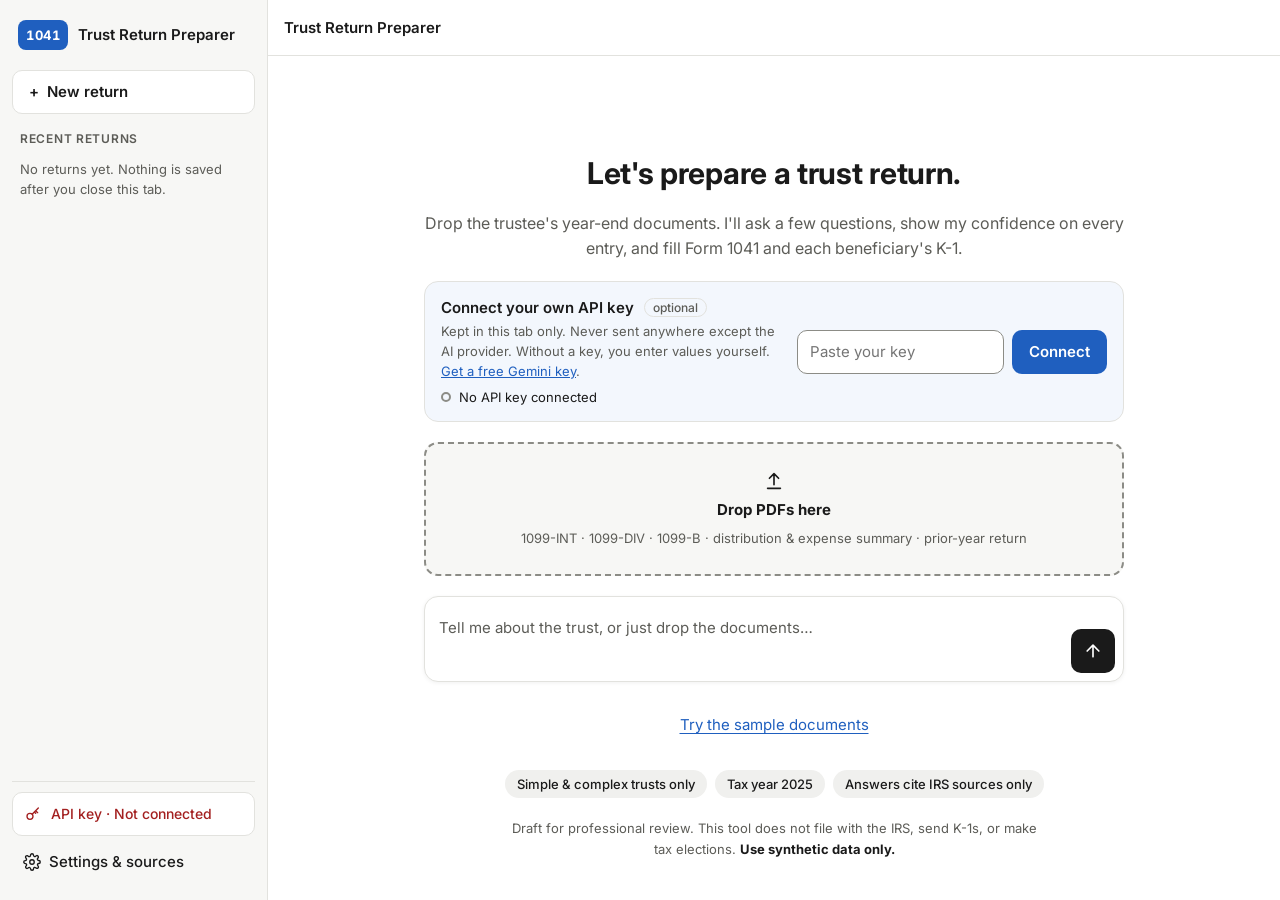
==== index.html @ 12587354 "Milestone 3: trust profile questions, classification and prior-year check - profile.js: question lis" ====
<!doctype html>
<html lang="en" data-theme="light">
<head>
<meta charset="utf-8">
<meta name="viewport" content="width=device-width, initial-scale=1">
<title>Trust Return Preparer – Form 1041 draft (2025)</title>
<meta name="description" content="A bounded, AI-assisted prototype that prepares a draft Form 1041 for simple and complex trusts. Synthetic data only.">
<script>
  // Apply the saved theme before first paint. Theme is the only thing kept in localStorage.
  try {
    var t = localStorage.getItem('trp-theme');
    if (t === 'dark' || t === 'light') document.documentElement.setAttribute('data-theme', t);
  } catch (e) {}
</script>
<link rel="preconnect" href="https://fonts.googleapis.com">
<link rel="preconnect" href="https://fonts.gstatic.com" crossorigin>
<link href="https://fonts.googleapis.com/css2?family=Inter:wght@400;500;600;700&display=swap" rel="stylesheet">
<link rel="stylesheet" href="styles.css?v=20261111e">
</head>
<body>
<a class="skip-link" href="#main">Skip to main content</a>

<div class="app" id="app">

  <!-- ============ Sidebar ============ -->
  <aside class="sidebar" id="sidebar" aria-label="Returns and settings">
    <div class="brand">
      <span class="brand-mark" aria-hidden="true">1041</span>
      <span class="brand-name">Trust Return Preparer</span>
    </div>

    <button type="button" class="btn btn-outline btn-block" id="new-return-btn">
      <span aria-hidden="true">+</span> New return
    </button>

    <nav class="return-nav" aria-label="This session's returns">
      <h2 class="side-heading">Recent returns</h2>
      <ul class="return-list" id="return-list"></ul>
      <p class="side-empty" id="return-empty">No returns yet. Nothing is saved after you close this tab.</p>
    </nav>

    <div class="side-foot">
      <button type="button" class="key-status" id="key-status-btn" data-state="disconnected">
        <svg aria-hidden="true" width="16" height="16" viewBox="0 0 24 24" fill="none" stroke="currentColor" stroke-width="2" stroke-linecap="round" stroke-linejoin="round"><circle cx="7.5" cy="15.5" r="4.5"/><path d="m10.7 12.3 9.3-9.3M16 7l3 3M14 9l2 2"/></svg>
        <span id="key-status-text">API key · Not connected</span>
      </button>
      <button type="button" class="btn btn-ghost btn-block side-link" id="settings-btn">
        <svg aria-hidden="true" width="18" height="18" viewBox="0 0 24 24" fill="none" stroke="currentColor" stroke-width="1.8" stroke-linecap="round" stroke-linejoin="round"><circle cx="12" cy="12" r="3"/><path d="M19.4 15a1.7 1.7 0 0 0 .3 1.8l.1.1a2 2 0 1 1-2.8 2.8l-.1-.1a1.7 1.7 0 0 0-1.8-.3 1.7 1.7 0 0 0-1 1.5V21a2 2 0 1 1-4 0v-.1a1.7 1.7 0 0 0-1.1-1.5 1.7 1.7 0 0 0-1.8.3l-.1.1a2 2 0 1 1-2.8-2.8l.1-.1a1.7 1.7 0 0 0 .3-1.8 1.7 1.7 0 0 0-1.5-1H3a2 2 0 1 1 0-4h.1a1.7 1.7 0 0 0 1.5-1.1 1.7 1.7 0 0 0-.3-1.8l-.1-.1a2 2 0 1 1 2.8-2.8l.1.1a1.7 1.7 0 0 0 1.8.3h.1a1.7 1.7 0 0 0 1-1.5V3a2 2 0 1 1 4 0v.1a1.7 1.7 0 0 0 1 1.5 1.7 1.7 0 0 0 1.8-.3l.1-.1a2 2 0 1 1 2.8 2.8l-.1.1a1.7 1.7 0 0 0-.3 1.8v.1a1.7 1.7 0 0 0 1.5 1H21a2 2 0 1 1 0 4h-.1a1.7 1.7 0 0 0-1.5 1z"/></svg>
        Settings &amp; sources
      </button>
    </div>
  </aside>

  <!-- ============ Main column ============ -->
  <main class="main" id="main" tabindex="-1">
    <header class="topbar">
      <button type="button" class="icon-btn only-narrow-sidebar" id="open-sidebar-btn" aria-label="Open menu" aria-controls="sidebar" aria-expanded="false">
        <svg aria-hidden="true" width="20" height="20" viewBox="0 0 24 24" fill="none" stroke="currentColor" stroke-width="2" stroke-linecap="round"><path d="M4 6h16M4 12h16M4 18h16"/></svg>
      </button>
      <h1 class="topbar-title" id="topbar-title">Trust Return Preparer</h1>
      <button type="button" class="icon-btn rename-btn" id="rename-btn" aria-label="Rename this return" title="Rename" hidden>
        <svg aria-hidden="true" width="16" height="16" viewBox="0 0 24 24" fill="none" stroke="currentColor" stroke-width="2" stroke-linecap="round" stroke-linejoin="round"><path d="M12 20h9"/><path d="M16.5 3.5a2.1 2.1 0 0 1 3 3L7 19l-4 1 1-4Z"/></svg>
      </button>
      <span class="topbar-status" id="topbar-status" hidden></span>
      <button type="button" class="btn btn-ghost only-narrow-progress" id="open-progress-btn" aria-controls="progress" aria-expanded="false" hidden>Progress</button>
    </header>

    <!-- ---- Screen 1: first run ---- -->
    <section class="view view-first-run" id="view-first-run" aria-labelledby="first-run-title">
      <div class="first-run">
        <h2 id="first-run-title">Let's prepare a trust return.</h2>
        <p class="lede">Drop the trustee's year-end documents. I'll ask a few questions, show my confidence on every entry, and fill Form 1041 and each beneficiary's K-1.</p>

        <form class="key-card key-form" data-key-form novalidate>
          <div class="key-card-text">
            <label class="key-card-title" for="first-key-input">Connect your own API key <span class="optional">optional</span></label>
            <p class="fine">Kept in this tab only. Never sent anywhere except the AI provider. Without a key, you enter values yourself.
              <a href="https://aistudio.google.com/app/apikey" target="_blank" rel="noopener noreferrer">Get a free Gemini key</a>.</p>
            <p class="key-line" data-key-line aria-live="polite">
              <span class="status-dot" data-key-dot data-state="disconnected" aria-hidden="true"></span>
              <span data-key-message>No API key connected</span>
            </p>
          </div>
          <div class="key-row">
            <input class="input" id="first-key-input" data-key-input type="password" autocomplete="off" spellcheck="false" placeholder="Paste API key">
            <button type="submit" class="btn btn-primary" data-key-submit>Connect</button>
          </div>
        </form>

        <button type="button" class="dropzone" id="first-dropzone">
          <svg aria-hidden="true" width="22" height="22" viewBox="0 0 24 24" fill="none" stroke="currentColor" stroke-width="1.8" stroke-linecap="round" stroke-linejoin="round"><path d="M12 16V4M7 9l5-5 5 5M5 20h14"/></svg>
          <strong>Drop PDFs here</strong>
          <span class="fine">1099-INT · 1099-DIV · 1099-B · distribution &amp; expense summary · prior-year return</span>
        </button>

        <form class="composer first-composer" id="first-composer" novalidate>
          <div class="composer-row">
            <label class="sr-only" for="first-input">Message</label>
            <textarea class="composer-input" id="first-input" rows="2" placeholder="Tell me about the trust, or just drop the documents…"></textarea>
            <button type="submit" class="icon-btn send-btn" id="start-btn" aria-label="Start a return">
              <svg aria-hidden="true" width="20" height="20" viewBox="0 0 24 24" fill="none" stroke="currentColor" stroke-width="2" stroke-linecap="round" stroke-linejoin="round"><path d="M12 19V5M5 12l7-7 7 7"/></svg>
            </button>
          </div>
        </form>

        <p class="sample-line">
          <button type="button" class="link-btn" id="sample-btn">Try the sample documents</button>
          <span class="fine" id="sample-msg" aria-live="polite"></span>
        </p>

        <ul class="tags" aria-label="Scope">
          <li class="tag">Simple &amp; complex trusts only</li>
          <li class="tag">Tax year 2025</li>
          <li class="tag">Answers cite IRS sources only</li>
        </ul>

        <p class="disclaimer" role="note">Draft for professional review. This tool does not file with the IRS, send K-1s, or make tax elections. <strong>Use synthetic data only.</strong></p>
      </div>
    </section>

    <!-- ---- Screen 2: chat ---- -->
    <section class="view view-chat" id="view-chat" aria-label="Return conversation" hidden>
      <div class="chat-scroll" id="chat-scroll">
        <div class="chat-col" id="messages" role="log" aria-live="polite" aria-label="Conversation"></div>
      </div>

      <div class="composer-wrap">
        <form class="composer chat-col" id="composer" novalidate>
          <ul class="chips" id="pending-files" aria-label="Files to attach"></ul>
          <div class="composer-row">
            <label class="icon-btn attach-btn" for="file-input" title="Attach documents">
              <svg aria-hidden="true" width="20" height="20" viewBox="0 0 24 24" fill="none" stroke="currentColor" stroke-width="1.8" stroke-linecap="round" stroke-linejoin="round"><path d="M21.4 11.1 12.2 20.3a6 6 0 0 1-8.5-8.5l9.2-9.2a4 4 0 0 1 5.7 5.7l-9.2 9.2a2 2 0 0 1-2.8-2.8l8.5-8.5"/></svg>
              <span class="sr-only">Attach documents (PDF, PNG or JPG)</span>
            </label>
            <input class="sr-only" type="file" id="file-input" multiple accept=".pdf,.png,.jpg,.jpeg,application/pdf,image/png,image/jpeg">
            <label class="sr-only" for="composer-input">Message</label>
            <textarea class="composer-input" id="composer-input" rows="1" placeholder="Type an answer or drop documents here"></textarea>
            <button type="submit" class="icon-btn send-btn" id="send-btn" aria-label="Send" disabled>
              <svg aria-hidden="true" width="20" height="20" viewBox="0 0 24 24" fill="none" stroke="currentColor" stroke-width="2" stroke-linecap="round" stroke-linejoin="round"><path d="M12 19V5M5 12l7-7 7 7"/></svg>
            </button>
          </div>
        </form>
        <p class="footer-note">Synthetic data only · DRAFT – for professional review · Nothing is filed with the IRS · Nothing is saved after this tab closes</p>
      </div>

      <div class="drop-overlay" id="drop-overlay" hidden aria-hidden="true">
        <div class="drop-box">Drop documents to attach them</div>
      </div>
    </section>

    <!-- ---- Screen 3: review gate ---- -->
    <section class="view view-page" id="view-review" aria-labelledby="review-title" hidden>
      <div class="page-scroll"><div class="page-col">
        <button type="button" class="btn btn-ghost back-btn" data-goto="chat">← Back to conversation</button>
        <h2 id="review-title">Before I generate your return</h2>
        <p class="muted">Confirm, correct or escalate every low-confidence item below. Medium items are worth a look but won't block the return.</p>

        <h3>Low confidence</h3>
        <div class="empty-state" id="low-list">No items yet. Low-confidence items appear here once documents are read.</div>

        <h3>Medium confidence <span class="optional">optional</span></h3>
        <div class="empty-state" id="medium-list">No items yet.</div>

        <h3>How confidence is assigned</h3>
        <ul class="legend">
          <li><span class="badge badge-high"><span aria-hidden="true">●</span> High</span> <span class="reason">Two reads agree, the quote is verified and all checks pass, or you confirmed it.</span></li>
          <li><span class="badge badge-medium"><span aria-hidden="true">◐</span> Medium</span> <span class="reason">Only one read method, or a minor issue.</span></li>
          <li><span class="badge badge-low"><span aria-hidden="true">○</span> Low</span> <span class="reason">Reads disagree, a check failed, or the value rests on an assumption.</span></li>
        </ul>
        <p class="fine">Confidence comes from code checks. The AI never rates itself.</p>
      </div></div>
      <div class="gate-bar">
        <div class="gate">
          <span id="gate-label">0 of 0 low-confidence items resolved</span>
          <div class="progress-bar" role="progressbar" aria-labelledby="gate-label" aria-valuemin="0" aria-valuemax="0" aria-valuenow="0">
            <span class="progress-fill" id="gate-fill" style="width:0%"></span>
          </div>
        </div>
        <button type="button" class="btn btn-primary" id="generate-btn" disabled>Generate Form 1041 · finish documents and trust profile first</button>
      </div>
    </section>

    <!-- ---- Screen 4: completed return ---- -->
    <section class="view view-page" id="view-complete" aria-labelledby="complete-title" hidden>
      <div class="page-scroll"><div class="page-col">
        <button type="button" class="btn btn-ghost back-btn" data-goto="chat">← Back to conversation</button>
        <h2 id="complete-title">Generate &amp; sign off</h2>
        <p class="draft-banner">DRAFT – for professional review</p>
        <p class="muted">The completed forms, key lines and reviewer sign-off appear here once the return is generated.</p>

        <div class="download-grid">
          <div class="card download-card is-locked"><h3>Form 1041</h3><p class="muted">Includes Schedules B and G</p><button type="button" class="btn btn-outline" disabled>Download</button></div>
          <div class="card download-card is-locked"><h3>Schedule K-1s</h3><p class="muted">One per beneficiary</p><button type="button" class="btn btn-outline" disabled>Download</button></div>
          <div class="card download-card is-locked"><h3>Schedule D</h3><p class="muted">Capital gains and losses</p><button type="button" class="btn btn-outline" disabled>Download</button></div>
          <div class="card download-card is-locked"><h3>Review log</h3><p class="muted">PDF and JSON</p><button type="button" class="btn btn-outline" disabled>Download</button></div>
        </div>

        <form class="card signoff" novalidate>
          <h3>Reviewer sign-off</h3>
          <label class="field-label" for="reviewer-name">Reviewer name</label>
          <input class="input" id="reviewer-name" type="text" autocomplete="off" disabled>
          <div class="btn-row">
            <button type="button" class="btn btn-primary" disabled>Approve</button>
            <button type="button" class="btn btn-outline" disabled>Return with comments</button>
          </div>
          <p class="fine">Available after the return is generated. The sign-off is recorded in the review log.</p>
        </form>
      </div></div>
    </section>
  </main>

  <!-- ============ Return progress panel ============ -->
  <aside class="progress-panel" id="progress" aria-labelledby="progress-title" hidden>
    <div class="panel-head">
      <h2 id="progress-title">Return progress</h2>
      <button type="button" class="icon-btn only-narrow-progress" id="close-progress-btn" aria-label="Close progress panel">✕</button>
    </div>
    <ol class="steps" id="steps"></ol>

    <h3 class="panel-sub">Confidence so far</h3>
    <ul class="counts" id="counts"></ul>
    <p class="fine">Low-confidence items must be confirmed or corrected before the return can be generated.</p>
    <button type="button" class="btn btn-ghost btn-block" id="manual-btn">Add a document by hand</button>
    <button type="button" class="btn btn-ghost btn-block" id="open-log-btn">Session log (<span id="log-count">0</span>)</button>
    <button type="button" class="btn btn-primary btn-block panel-cta" id="review-btn">Review &amp; generate</button>
  </aside>

  <!-- ============ Source side panel ============ -->
  <aside class="source-panel" id="source-panel" aria-labelledby="source-title" hidden>
    <div class="panel-head">
      <h2 id="source-title">Source</h2>
      <button type="button" class="icon-btn" id="source-close" aria-label="Close source panel">✕</button>
    </div>
    <div class="source-body" id="source-body"></div>
  </aside>
</div>

<div class="backdrop" id="backdrop" hidden></div>

<!-- ============ Settings & sources ============ -->
<dialog class="dialog" id="settings-dialog" aria-labelledby="settings-title">
  <div class="dialog-head">
    <h2 id="settings-title">Settings &amp; sources</h2>
    <button type="button" class="icon-btn" data-close-dialog aria-label="Close settings">✕</button>
  </div>
  <div class="dialog-body">
    <fieldset class="setting">
      <legend>Theme</legend>
      <div class="segmented" role="radiogroup" aria-label="Theme">
        <label><input type="radio" name="theme" value="light"> <span>Light</span></label>
        <label><input type="radio" name="theme" value="dark"> <span>Dark</span></label>
      </div>
      <p class="fine">Your theme choice is the only thing this app saves on your device.</p>
    </fieldset>

    <form class="setting key-form" data-key-form novalidate>
      <h3>AI provider</h3>
      <label class="field-label" for="settings-key-input">Google Gemini API key</label>
      <div class="key-row">
        <input class="input" id="settings-key-input" data-key-input type="password" autocomplete="off" spellcheck="false" placeholder="Paste your key">
        <button type="submit" class="btn btn-primary" data-key-submit>Connect</button>
      </div>
      <p class="key-line" data-key-line aria-live="polite">
        <span class="status-dot" data-key-dot data-state="disconnected" aria-hidden="true"></span>
        <span data-key-message>No API key connected</span>
      </p>
      <div class="model-row" id="model-row" hidden>
        <label class="field-label" for="model-select">Model</label>
        <select class="input" id="model-select"></select>
      </div>
      <button type="button" class="btn btn-outline" id="disconnect-btn" hidden>Disconnect and clear key</button>
      <p class="fine">Session storage only. Sent only to the provider. SSNs and EINs are redacted from anything sent to the model.</p>
    </form>

    <div class="setting">
      <h3>Sources</h3>
      <p class="muted">The only authority this app uses. Explanations may cite only excerpts from these documents.</p>
      <ul class="source-list" id="source-list"></ul>
    </div>

    <div class="setting">
      <h3>What this app will not do</h3>
      <ul class="boundary-list" id="boundary-list"></ul>
    </div>
  </div>
</dialog>

<!-- ============ Session log ============ -->
<dialog class="dialog" id="log-dialog" aria-labelledby="log-title">
  <div class="dialog-head">
    <h2 id="log-title">Session log</h2>
    <button type="button" class="icon-btn" data-close-dialog aria-label="Close session log">✕</button>
  </div>
  <div class="dialog-body">
    <p class="muted">Every event in this return. SSNs and EINs are masked. Export arrives with the review log in a later milestone.</p>
    <ol class="log-list" id="log-list"></ol>
  </div>
</dialog>

<!-- Classic scripts (no modules) so the app also runs when index.html is opened from disk. -->
<script src="rules/constants_2025.js?v=20261111e"></script>
<script src="rules/engine.js?v=20261111e"></script>
<script src="ai.js?v=20261111e"></script>
<script src="extract.js?v=20261111e"></script>
<script src="profile.js?v=20261111e"></script>
<script src="pdf/fill.js?v=20261111e"></script>
<script src="app.js?v=20261111e"></script>
</body>
</html>
---- styles.css ----
/* Trust Return Preparer – styles
   Every colour is a CSS variable so light and dark themes stay in step.
   Text/background pairs are chosen to meet WCAG AA (4.5:1) in both themes. */

:root,
[data-theme="light"] {
  color-scheme: light;
  --bg: #FFFFFF;
  --bg-side: #F7F7F5;
  --bg-raised: #FFFFFF;
  --bg-bubble: #F0F0EE;
  --bg-hover: #EDEDEA;
  --bg-question: #F3F7FD;
  --text: #1A1A1A;
  --text-muted: #5C5C57;
  --border: #E2E2DE;
  --border-strong: #8C8C86;
  --accent: #1F5FBF;
  --accent-hover: #184C99;
  --on-accent: #FFFFFF;
  --focus: #1F5FBF;
  --high-fg: #1B6B35;  --high-bg: #E6F4EA;
  --med-fg: #8A5300;   --med-bg: #FFF3D6;
  --low-fg: #A32020;   --low-bg: #FDE8E8;
  --notice-bg: #FFF8E1; --notice-fg: #5C4300; --notice-border: #E8D08A;
  --shadow: 0 8px 30px rgba(0, 0, 0, .12);
  --backdrop: rgba(0, 0, 0, .35);
}

[data-theme="dark"] {
  color-scheme: dark;
  --bg: #1B1B1A;
  --bg-side: #141413;
  --bg-raised: #232322;
  --bg-bubble: #2C2C2A;
  --bg-hover: #2F2F2D;
  --bg-question: #1D2736;
  --text: #ECECEA;
  --text-muted: #ABABA5;
  --border: #363633;
  --border-strong: #85857F;
  --accent: #8AB6FF;
  --accent-hover: #A9C9FF;
  --on-accent: #0B1B33;
  --focus: #8AB6FF;
  --high-fg: #86E0A2;  --high-bg: #143321;
  --med-fg: #F4C76F;   --med-bg: #3A2A08;
  --low-fg: #FFA3A3;   --low-bg: #421A1A;
  --notice-bg: #33290C; --notice-fg: #F3DC9A; --notice-border: #6B5618;
  --shadow: 0 8px 30px rgba(0, 0, 0, .5);
  --backdrop: rgba(0, 0, 0, .6);
}

* { box-sizing: border-box; }
html, body { height: 100%; }
body {
  margin: 0;
  font-family: Inter, system-ui, -apple-system, "Segoe UI", Roboto, Arial, sans-serif;
  font-size: 15px;
  line-height: 1.55;
  color: var(--text);
  background: var(--bg);
  -webkit-font-smoothing: antialiased;
}
h1, h2, h3, p, ul, ol { margin: 0; }
ul, ol { padding: 0; list-style: none; }
a { color: var(--accent); }
[hidden] { display: none !important; }

:focus-visible { outline: 3px solid var(--focus); outline-offset: 2px; border-radius: 6px; }
#main:focus { outline: none; }

.sr-only {
  position: absolute; width: 1px; height: 1px; padding: 0; margin: -1px;
  overflow: hidden; clip: rect(0 0 0 0); white-space: nowrap; border: 0;
}
.skip-link {
  position: absolute; left: 8px; top: -60px; z-index: 100;
  background: var(--accent); color: var(--on-accent); padding: 10px 14px; border-radius: 8px;
}
.skip-link:focus { top: 8px; }
.muted { color: var(--text-muted); }
.fine { color: var(--text-muted); font-size: 13px; }
.optional {
  font-size: 12px; font-weight: 500; color: var(--text-muted);
  border: 1px solid var(--border); border-radius: 999px; padding: 1px 8px; margin-left: 6px; vertical-align: middle;
}

/* ---------- Layout ---------- */
.app {
  display: grid;
  grid-template-columns: 268px minmax(0, 1fr) auto;
  height: 100vh;
  height: 100dvh;
}
.sidebar {
  background: var(--bg-side);
  border-right: 1px solid var(--border);
  display: flex; flex-direction: column; gap: 16px;
  padding: 16px 12px;
  min-height: 0;
}
.main { display: flex; flex-direction: column; min-width: 0; min-height: 0; position: relative; }
.progress-panel {
  width: 300px;
  border-left: 1px solid var(--border);
  background: var(--bg);
  padding: 16px;
  overflow-y: auto;
  display: flex; flex-direction: column; gap: 14px;
}

/* ---------- Buttons and inputs ---------- */
.btn {
  display: inline-flex; align-items: center; justify-content: center; gap: 8px;
  min-height: 44px; padding: 0 16px;
  font: inherit; font-weight: 600;
  border-radius: 10px; border: 1px solid transparent;
  background: none; color: var(--text); cursor: pointer;
  text-decoration: none;
}
.btn-primary { background: var(--accent); color: var(--on-accent); }
.btn-primary:hover:not(:disabled) { background: var(--accent-hover); }
.btn-outline { border-color: var(--border-strong); background: var(--bg-raised); }
.btn-outline:hover:not(:disabled), .btn-ghost:hover:not(:disabled) { background: var(--bg-hover); }
.btn-ghost { font-weight: 500; }
.btn-block { width: 100%; }
.btn-lg { min-height: 48px; padding: 0 22px; font-size: 16px; }
.btn:disabled { opacity: .55; cursor: not-allowed; }
.btn-row { display: flex; flex-wrap: wrap; gap: 10px; }

.icon-btn {
  display: inline-flex; align-items: center; justify-content: center;
  width: 44px; height: 44px; flex: none;
  border: 0; border-radius: 10px; background: none; color: var(--text); cursor: pointer; font-size: 16px;
}
.icon-btn:hover:not(:disabled) { background: var(--bg-hover); }
.icon-btn:disabled { opacity: .45; cursor: not-allowed; }

.input {
  width: 100%; min-height: 44px; padding: 8px 12px;
  font: inherit; color: var(--text);
  background: var(--bg-raised);
  border: 1px solid var(--border-strong); border-radius: 10px;
}
.input:disabled { opacity: .6; }
.field-label { display: block; font-weight: 600; font-size: 14px; margin: 12px 0 6px; }

.card {
  background: var(--bg-raised);
  border: 1px solid var(--border);
  border-radius: 14px;
  padding: 18px;
}

/* ---------- Sidebar ---------- */
.brand { display: flex; align-items: center; gap: 10px; padding: 4px 6px; }
.brand-mark {
  display: inline-flex; align-items: center; justify-content: center;
  min-width: 44px; height: 30px; padding: 0 8px;
  background: var(--accent); color: var(--on-accent);
  border-radius: 8px; font-weight: 700; font-size: 13px; letter-spacing: .04em;
  font-variant-numeric: tabular-nums;
}
.brand-mark-lg { min-width: 72px; height: 48px; font-size: 20px; border-radius: 12px; }
.brand-name { font-weight: 600; }
.side-heading {
  font-size: 12px; font-weight: 600; text-transform: uppercase; letter-spacing: .06em;
  color: var(--text-muted); padding: 0 8px 6px;
}
.return-nav { flex: 1; min-height: 0; overflow-y: auto; }
.side-empty { color: var(--text-muted); font-size: 13px; padding: 4px 8px; }
.return-item {
  display: block; width: 100%; min-height: 44px; padding: 8px 10px;
  text-align: left; font: inherit; color: var(--text);
  background: none; border: 0; border-radius: 8px; cursor: pointer;
}
.return-item:hover { background: var(--bg-hover); }
.return-item[aria-current="true"] { background: var(--bg-hover); font-weight: 600; }
.return-item small { display: block; color: var(--text-muted); font-weight: 400; font-size: 12px; }
.side-foot { display: flex; flex-direction: column; gap: 4px; border-top: 1px solid var(--border); padding-top: 10px; }
.side-link { justify-content: flex-start; padding: 0 10px; }
.key-status {
  display: flex; align-items: center; gap: 10px; width: 100%; min-height: 44px; padding: 6px 10px;
  font: inherit; color: var(--text); text-align: left;
  background: none; border: 0; border-radius: 8px; cursor: pointer;
}
.key-status:hover { background: var(--bg-hover); }
.key-status-body { display: flex; flex-direction: column; line-height: 1.3; }
.key-status-label { font-weight: 500; }
.key-status-text { font-size: 12px; color: var(--text-muted); }

.status-dot {
  width: 10px; height: 10px; border-radius: 50%; flex: none; display: inline-block;
  border: 2px solid var(--border-strong); background: transparent;
}
.status-dot[data-state="connected"] { background: var(--high-fg); border-color: var(--high-fg); }
.status-dot[data-state="connecting"] { border-color: var(--med-fg); border-style: dashed; }
.status-dot[data-state="error"] { background: var(--low-fg); border-color: var(--low-fg); }

/* ---------- Top bar ---------- */
.topbar {
  display: flex; align-items: center; gap: 8px;
  min-height: 56px; padding: 6px 16px;
  border-bottom: 1px solid var(--border);
}
.topbar-title { font-size: 15px; font-weight: 600; flex: 1; min-width: 0; overflow: hidden; text-overflow: ellipsis; white-space: nowrap; }
.draft-tag, .draft-banner {
  font-size: 12px; font-weight: 600; letter-spacing: .03em;
  color: var(--med-fg); background: var(--med-bg);
  border-radius: 999px; padding: 4px 10px; white-space: nowrap;
}
.draft-banner { display: inline-block; margin: 8px 0; }
.only-narrow-sidebar, .only-narrow-progress { display: none; }

/* ---------- Views ---------- */
.view { flex: 1; min-height: 0; overflow-y: auto; }
.view-chat { display: flex; flex-direction: column; overflow: hidden; position: relative; }
.chat-col, .page-col { width: 100%; max-width: 820px; margin: 0 auto; padding: 0 20px; }
.page-col { padding-top: 16px; padding-bottom: 48px; display: flex; flex-direction: column; gap: 14px; align-items: flex-start; }
.page-col > * { max-width: 100%; }
.page-col h2 { font-size: 24px; }
.page-col h3 { font-size: 16px; margin-top: 10px; }
.back-btn { margin-left: -12px; }

/* First run */
.first-run {
  max-width: 600px; margin: 0 auto; padding: 48px 20px 64px;
  display: flex; flex-direction: column; align-items: center; gap: 18px; text-align: center;
}
.first-run h2 { font-size: 30px; line-height: 1.2; letter-spacing: -.01em; }
.lede { color: var(--text-muted); font-size: 16px; }
.tags { display: flex; flex-wrap: wrap; justify-content: center; gap: 8px; }
.tag {
  border: 1px solid var(--border-strong); border-radius: 999px;
  padding: 4px 12px; font-size: 13px; font-weight: 500;
}
.notice {
  width: 100%; text-align: left;
  background: var(--notice-bg); color: var(--notice-fg);
  border: 1px solid var(--notice-border); border-radius: 12px; padding: 12px 14px; font-size: 14px;
}
.key-form.card { width: 100%; text-align: left; }
.key-form h3 { font-size: 16px; margin-bottom: 4px; }
.key-row { display: flex; gap: 8px; }
.key-row .input { flex: 1; min-width: 0; }
.key-line { display: flex; align-items: center; gap: 8px; margin: 10px 0 6px; font-size: 14px; }

/* ---------- Chat ---------- */
.chat-scroll { flex: 1; min-height: 0; overflow-y: auto; padding: 24px 0 12px; }
#messages { display: flex; flex-direction: column; gap: 20px; }
.msg { max-width: 100%; }
.msg-user {
  align-self: flex-end; max-width: 80%;
  background: var(--bg-bubble); border-radius: 18px; padding: 10px 16px;
  white-space: pre-wrap; overflow-wrap: anywhere;
}
.msg-assistant { align-self: stretch; display: flex; flex-direction: column; gap: 10px; }
.msg-assistant ul { list-style: disc; padding-left: 22px; display: flex; flex-direction: column; gap: 4px; }
.msg-assistant ol { list-style: decimal; padding-left: 22px; display: flex; flex-direction: column; gap: 4px; }

.chips { display: flex; flex-wrap: wrap; gap: 6px; }
.chips:empty { display: none; }
.chip {
  display: inline-flex; align-items: center; gap: 6px; max-width: 100%;
  background: var(--bg-raised); border: 1px solid var(--border-strong); border-radius: 8px;
  padding: 3px 4px 3px 10px; font-size: 13px; min-height: 30px;
}
.chip-name { overflow: hidden; text-overflow: ellipsis; white-space: nowrap; max-width: 220px; }
.msg-user .chips { margin-top: 8px; }
.msg-user .chip { padding-right: 10px; }
.chip-remove {
  width: 28px; height: 28px; border: 0; border-radius: 6px; background: none; color: var(--text); cursor: pointer;
  position: relative;
}
/* 44px hit area without growing the chip */
.chip-remove::after { content: ""; position: absolute; inset: -8px; }
.chip-remove:hover { background: var(--bg-hover); }

.question {
  background: var(--bg-question);
  border: 1px solid var(--border);
  border-left: 4px solid var(--accent);
  border-radius: 12px; padding: 16px 18px;
  display: flex; flex-direction: column; gap: 12px;
}
.question-count { font-size: 12px; font-weight: 600; letter-spacing: .05em; text-transform: uppercase; color: var(--accent); }
.question-text { font-size: 17px; font-weight: 600; }
.question-options { display: flex; flex-wrap: wrap; gap: 8px; }
.question-options .btn[aria-pressed="true"] { background: var(--accent); color: var(--on-accent); border-color: var(--accent); opacity: 1; }
.question-meta { font-size: 13px; color: var(--text-muted); display: flex; flex-direction: column; gap: 6px; }
.question-meta strong { color: var(--text); font-weight: 600; }
.source-tag {
  display: inline-flex; align-items: center; gap: 6px; align-self: flex-start;
  font-size: 12px; font-weight: 500; color: var(--text);
  border: 1px solid var(--border-strong); border-radius: 6px; padding: 2px 8px; background: var(--bg-raised);
}

.composer-wrap { padding: 8px 0 10px; }
.composer {
  display: flex; flex-direction: column; gap: 8px;
}
.composer-row {
  display: flex; align-items: flex-end; gap: 4px;
  background: var(--bg-raised);
  border: 1px solid var(--border-strong); border-radius: 22px; padding: 6px;
}
.composer-row:focus-within { border-color: var(--accent); box-shadow: 0 0 0 1px var(--accent); }
.composer-input {
  flex: 1; min-width: 0; resize: none; border: 0; background: none; color: var(--text);
  font: inherit; padding: 11px 6px; max-height: 180px; min-height: 44px;
}
.composer-input:focus { outline: none; }
.composer-input::placeholder { color: var(--text-muted); opacity: 1; }
.attach-btn { cursor: pointer; }
#file-input:focus-visible + label + .composer-input,
#file-input:focus-visible ~ .send-btn { outline: none; }
.composer-row:has(#file-input:focus-visible) .attach-btn { outline: 3px solid var(--focus); outline-offset: 2px; }
.send-btn { background: var(--accent); color: var(--on-accent); border-radius: 50%; }
.send-btn:hover:not(:disabled) { background: var(--accent-hover); }
.footer-note { text-align: center; color: var(--text-muted); font-size: 12px; padding: 8px 16px 0; }

.drop-overlay {
  position: absolute; inset: 0; z-index: 5; padding: 20px;
  background: color-mix(in srgb, var(--bg) 85%, transparent);
  display: flex;
}
.drop-box {
  flex: 1; display: flex; align-items: center; justify-content: center;
  border: 2px dashed var(--accent); border-radius: 16px; font-weight: 600; font-size: 18px; color: var(--accent);
}

/* ---------- Badges ---------- */
.badge {
  display: inline-flex; align-items: center; gap: 6px;
  border-radius: 999px; padding: 2px 10px; font-size: 13px; font-weight: 600; white-space: nowrap;
}
.badge-high { color: var(--high-fg); background: var(--high-bg); }
.badge-medium { color: var(--med-fg); background: var(--med-bg); }
.badge-low { color: var(--low-fg); background: var(--low-bg); }
.reason { color: var(--text-muted); font-size: 13px; }
.legend { display: flex; flex-direction: column; gap: 8px; }
.legend li { display: flex; flex-wrap: wrap; align-items: center; gap: 8px; }

/* ---------- Progress panel ---------- */
.panel-head { display: flex; align-items: center; justify-content: space-between; min-height: 44px; }
.panel-head h2 { font-size: 16px; }
.panel-sub { font-size: 12px; font-weight: 600; text-transform: uppercase; letter-spacing: .06em; color: var(--text-muted); margin-top: 4px; }
.steps { display: flex; flex-direction: column; }
.step-btn {
  display: flex; gap: 12px; width: 100%; min-height: 56px; padding: 8px 6px; text-align: left;
  font: inherit; color: var(--text); background: none; border: 0; border-radius: 8px; cursor: pointer;
}
.step-btn:hover { background: var(--bg-hover); }
.step-num {
  flex: none; width: 26px; height: 26px; border-radius: 50%;
  display: inline-flex; align-items: center; justify-content: center;
  font-size: 13px; font-weight: 600;
  border: 2px solid var(--border-strong); color: var(--text-muted);
}
.step[data-state="current"] .step-num { border-color: var(--accent); background: var(--accent); color: var(--on-accent); }
.step[data-state="done"] .step-num { border-color: var(--high-fg); color: var(--high-fg); }
.step-body { display: flex; flex-direction: column; line-height: 1.35; }
.step-label { font-weight: 600; }
.step[data-state="upcoming"] .step-label { font-weight: 500; }
.step-hint { font-size: 12px; color: var(--text-muted); }
.counts { display: flex; flex-direction: column; gap: 8px; }
.counts li { display: flex; align-items: center; justify-content: space-between; }
.count-num { font-weight: 600; font-variant-numeric: tabular-nums; }

/* ---------- Review / complete ---------- */
.gate { width: 100%; }
.gate-head { font-weight: 600; margin-bottom: 6px; }
.progress-bar { height: 10px; border-radius: 999px; background: var(--bg-bubble); border: 1px solid var(--border); overflow: hidden; }
.progress-fill { display: block; height: 100%; background: var(--accent); }
.empty-state {
  width: 100%; border: 1px dashed var(--border-strong); border-radius: 12px; padding: 18px; color: var(--text-muted);
}
.download-grid { display: grid; grid-template-columns: repeat(auto-fill, minmax(180px, 1fr)); gap: 12px; width: 100%; }
.download-card { display: flex; flex-direction: column; gap: 8px; }
.download-card h3 { margin: 0; }
.signoff { width: 100%; display: flex; flex-direction: column; gap: 10px; }
.signoff h3, .signoff .field-label { margin: 0; }

/* ---------- Dialogs ---------- */
.dialog {
  width: min(640px, calc(100vw - 24px)); max-height: min(86vh, 860px);
  padding: 0; border: 1px solid var(--border); border-radius: 16px;
  background: var(--bg); color: var(--text); box-shadow: var(--shadow);
}
.dialog[open] { display: flex; flex-direction: column; }
.dialog::backdrop { background: var(--backdrop); }
.dialog-head {
  display: flex; align-items: center; justify-content: space-between;
  padding: 12px 12px 12px 20px; border-bottom: 1px solid var(--border);
}
.dialog-head h2 { font-size: 18px; }
.dialog-body { padding: 8px 20px 24px; overflow-y: auto; }
.setting { border: 0; margin: 0; padding: 18px 0; border-bottom: 1px solid var(--border); min-width: 0; }
.setting:last-child { border-bottom: 0; }
.setting legend, .setting h3 { font-size: 15px; font-weight: 600; padding: 0; margin-bottom: 8px; }
.segmented { display: inline-flex; border: 1px solid var(--border-strong); border-radius: 10px; overflow: hidden; }
.segmented label { position: relative; cursor: pointer; }
.segmented input { position: absolute; opacity: 0; inset: 0; margin: 0; cursor: pointer; }
.segmented span { display: inline-flex; align-items: center; justify-content: center; min-height: 44px; min-width: 88px; padding: 0 16px; font-weight: 500; }
.segmented input:checked + span { background: var(--accent); color: var(--on-accent); font-weight: 600; }
.segmented input:focus-visible + span { outline: 3px solid var(--focus); outline-offset: -3px; }
.segmented + .fine { margin-top: 8px; }
.model-row { margin-bottom: 12px; }
.source-list, .boundary-list { display: flex; flex-direction: column; gap: 8px; margin-top: 8px; }
.source-list li { display: flex; justify-content: space-between; gap: 12px; align-items: baseline; }
.source-state { font-size: 12px; color: var(--text-muted); white-space: nowrap; }
.boundary-list { list-style: disc; padding-left: 20px; }
.log-list { display: flex; flex-direction: column; margin-top: 12px; }
.log-list li { padding: 8px 0; border-bottom: 1px solid var(--border); font-size: 13px; overflow-wrap: anywhere; }
.log-time { color: var(--text-muted); font-variant-numeric: tabular-nums; margin-right: 8px; }
.log-type { font-weight: 600; margin-right: 8px; }

.backdrop { position: fixed; inset: 0; background: var(--backdrop); z-index: 20; }

/* ---------- Mockup alignment ---------- */
/* Sidebar */
.btn-block.btn-outline { justify-content: flex-start; border-color: var(--border); }
.key-status {
  border: 1px solid var(--border); background: var(--bg-raised); border-radius: 10px;
  font-size: 14px; font-weight: 500; padding: 6px 12px; color: var(--low-fg);
}
.key-status[data-state="connected"] { color: var(--high-fg); }
.key-status[data-state="connecting"] { color: var(--med-fg); }

/* Top bar */
.topbar-status { font-size: 13px; color: var(--text-muted); white-space: nowrap; }

/* First run */
.first-run { max-width: 740px; padding-top: 11vh; gap: 20px; }
.key-card {
  width: 100%; display: flex; align-items: center; gap: 16px; text-align: left;
  background: var(--bg-question); border: 1px solid var(--border); border-radius: 14px; padding: 14px 16px;
}
.key-card-text { flex: 1; min-width: 0; }
.key-card-title { display: block; font-weight: 600; margin-bottom: 2px; }
.key-card .key-row { flex: 0 0 310px; max-width: 100%; }
.key-card .key-line { margin: 6px 0 0; font-size: 13px; }
.dropzone {
  width: 100%; display: flex; flex-direction: column; align-items: center; gap: 6px;
  padding: 26px 16px; font: inherit; color: var(--text); cursor: pointer;
  background: var(--bg-side); border: 2px dashed var(--border-strong); border-radius: 14px;
}
.dropzone:hover, .dropzone.is-over { border-color: var(--accent); background: var(--bg-question); }
.first-composer { width: 100%; }
.first-composer .composer-input { min-height: 60px; }
.tag { border: 0; background: var(--bg-bubble); }
.disclaimer { font-size: 13px; color: var(--text-muted); max-width: 540px; }
.disclaimer strong { color: var(--text); }

/* Composer */
.composer-row { border-radius: 14px; border-color: var(--border); padding: 8px; box-shadow: 0 1px 4px rgba(0, 0, 0, .06); }
.send-btn { background: var(--text); color: var(--bg); border-radius: 10px; }
.send-btn:hover:not(:disabled) { background: var(--text); opacity: .85; }

/* Question card */
.question { border-left-width: 1px; }
.question-count { text-transform: none; letter-spacing: 0; font-size: 13px; }
.question-options .btn { background: var(--bg-raised); border-color: var(--border); }
.source-tag { border-radius: 999px; border-color: var(--border); padding: 4px 12px; }

/* Progress panel */
.progress-panel { width: 224px; padding: 12px 14px 14px; gap: 12px; }
.panel-head h2 { font-size: 14px; }
.step-btn { min-height: 44px; align-items: center; gap: 10px; padding: 4px 6px; }
.step-num { width: 18px; height: 18px; font-size: 11px; }
.step[data-state="done"] .step-num { background: var(--high-fg); border-color: var(--high-fg); color: var(--bg); }
.step[data-state="current"] .step-num { background: none; border-width: 3px; }
.step-label { font-size: 14px; line-height: 1.3; }
.step[data-state="upcoming"] .step-label { color: var(--text-muted); }
.counts .badge { background: none; padding: 0; }
.panel-cta { margin-top: auto; }

/* Review and completed screens */
.view-page { display: flex; flex-direction: column; overflow: hidden; }
.page-scroll { flex: 1; min-height: 0; overflow-y: auto; }
.gate-bar {
  display: flex; flex-wrap: wrap; align-items: center; justify-content: space-between; gap: 12px 20px;
  padding: 12px 20px; border-top: 1px solid var(--border);
}
.gate-bar .gate { width: 300px; max-width: 100%; font-size: 13px; }
.gate-bar .gate span { display: block; margin-bottom: 6px; }
.gate-bar .gate .progress-fill { margin: 0; }
.gate-bar .progress-bar { height: 6px; border: 0; }
.download-grid { grid-template-columns: repeat(2, minmax(0, 1fr)); }
@media (max-width: 820px) {
  .key-card { flex-direction: column; align-items: stretch; }
  .key-card .key-row { flex: none; }
  .download-grid { grid-template-columns: minmax(0, 1fr); }
  .topbar-status { display: none; }
}

/* ---------- Extraction table ---------- */
.table-wrap { border: 1px solid var(--border); border-radius: 12px; overflow-x: auto; }
.items-table { width: 100%; min-width: 560px; border-collapse: collapse; font-size: 14px; }
.items-table th, .items-table td { padding: 10px 14px; text-align: left; vertical-align: middle; border-bottom: 1px solid var(--border); }
.items-table th { font-size: 13px; font-weight: 600; background: var(--bg-side); white-space: nowrap; }
.items-table tbody tr:last-child td { border-bottom: 0; }
.items-table .num { text-align: right; font-variant-numeric: tabular-nums; white-space: nowrap; }
.item-row { cursor: pointer; }
.item-row:hover { background: var(--bg-hover); }
.link-btn {
  font: inherit; color: var(--accent); background: none; border: 0; padding: 0; cursor: pointer;
  text-align: left; text-decoration: underline; text-underline-offset: 3px; min-height: 24px;
}
.items-table .link-btn { color: var(--text); text-decoration-color: var(--border-strong); }
.flag {
  display: inline-block; margin-left: 8px; padding: 1px 8px; border-radius: 999px;
  font-size: 12px; font-weight: 600; color: var(--med-fg); background: var(--med-bg);
}
.status-line { color: var(--text-muted); }
.sample-line { display: flex; flex-direction: column; align-items: center; gap: 4px; }
.sample-line .link-btn { min-height: 44px; }

/* ---------- Source side panel ---------- */
.source-panel {
  width: min(520px, 42vw); border-left: 1px solid var(--border); background: var(--bg);
  display: flex; flex-direction: column; min-height: 0;
}
.source-panel .panel-head { padding: 8px 8px 8px 16px; border-bottom: 1px solid var(--border); gap: 8px; }
.source-panel .panel-head h2 { overflow: hidden; text-overflow: ellipsis; white-space: nowrap; }
.source-body { flex: 1; min-height: 0; overflow-y: auto; padding: 16px; display: flex; flex-direction: column; gap: 14px; }
.source-item { display: flex; flex-direction: column; gap: 8px; }
.source-kicker { font-size: 13px; color: var(--text-muted); }
.source-item h3 { font-size: 17px; }
.source-amount { font-size: 26px; font-weight: 600; font-variant-numeric: tabular-nums; }
.reads { margin: 0; display: grid; grid-template-columns: auto 1fr; gap: 4px 12px; font-size: 13px; }
.reads dt { color: var(--text-muted); }
.reads dd { margin: 0; overflow-wrap: anywhere; }
.escalate-note { font-size: 13px; color: var(--med-fg); background: var(--med-bg); border-radius: 8px; padding: 8px 10px; }
.excerpt { margin: 0; padding: 8px 12px; border-left: 3px solid var(--border-strong); font-size: 13px; }
.excerpt cite { display: block; margin-top: 4px; font-style: normal; color: var(--text-muted); }
.page-view { position: relative; border: 1px solid var(--border); border-radius: 8px; overflow: auto; max-height: 62vh; flex: none; background: #FFFFFF; min-height: 80px; }
.page-view .fine { padding: 12px; color: #5C5C57; }
.page-canvas { display: block; }
.highlight { position: absolute; background: rgba(255, 213, 0, .4); outline: 2px solid #B45309; border-radius: 3px; }
.form-error { color: var(--low-fg); font-size: 13px; min-height: 1em; }
.form-error:empty { display: none; }
.edit-form, .manual-form { display: flex; flex-direction: column; gap: 8px; }
.manual-fields { display: flex; flex-direction: column; }
.manual-form details { border: 1px solid var(--border); border-radius: 10px; padding: 0 12px 12px; }
.manual-form summary { cursor: pointer; min-height: 44px; display: flex; align-items: center; font-weight: 500; }

/* ---------- Trust profile question cards ---------- */
.q-form { display: flex; flex-direction: column; gap: 10px; align-items: flex-start; }
.q-form > .input { max-width: 420px; }
.q-grid, .q-grid-inner { display: grid; grid-template-columns: repeat(2, minmax(0, 1fr)); gap: 10px 12px; width: 100%; max-width: 620px; }
.q-grid > .q-grid-inner { grid-column: 1 / -1; max-width: none; }
.q-field { display: flex; flex-direction: column; gap: 4px; min-width: 0; }
.q-field.wide { grid-column: 1 / -1; }
.q-label { font-size: 13px; font-weight: 600; }
.q-checks > div { display: flex; flex-direction: column; }
.q-check { display: flex; align-items: center; gap: 10px; min-height: 44px; cursor: pointer; }
.q-check input { width: 20px; height: 20px; accent-color: var(--accent); }
.q-answer { display: flex; flex-wrap: wrap; align-items: baseline; gap: 6px 14px; overflow-wrap: anywhere; }
.q-answer .link-btn { min-height: 32px; }
.question.is-superseded { opacity: .7; border-style: dashed; background: none; }
.question.is-superseded .question-text { font-size: 15px; font-weight: 500; }
.ben-list { display: flex; flex-direction: column; gap: 12px; width: 100%; }
.ben { border: 1px solid var(--border); border-radius: 10px; padding: 10px 12px 12px; margin: 0; background: var(--bg-raised); display: flex; flex-direction: column; gap: 8px; align-items: flex-start; }
.ben legend { font-size: 13px; font-weight: 600; padding: 0 6px; }
.source-wrap { display: flex; flex-direction: column; gap: 6px; align-items: flex-start; }
.source-btn { cursor: pointer; font-family: inherit; min-height: 32px; text-align: left; }
.source-btn:hover { background: var(--bg-hover); }
.flag-count { margin-left: 0; }
@media (max-width: 820px) { .q-grid, .q-grid-inner { grid-template-columns: minmax(0, 1fr); } }

/* ---------- Rename and masking ---------- */
.topbar-title { flex: 0 1 auto; }
.rename-btn { width: 36px; height: 36px; color: var(--text-muted); margin-right: auto; }
.rename-btn::after { content: ""; position: absolute; inset: -4px; }
.rename-btn { position: relative; }
.rename-form { display: flex; flex-wrap: wrap; align-items: center; gap: 6px; flex: 1; min-width: 0; margin-right: auto; }
.rename-input { width: min(360px, 100%); min-height: 40px; }
.btn-sm { min-height: 40px; padding: 0 12px; font-size: 14px; }
.rename-form .form-error { flex-basis: 100%; }
.mask-warning { font-size: 13px; color: var(--med-fg); background: var(--med-bg); border-radius: 8px; padding: 8px 10px; }

/* ---------- Narrow screens: panel, then sidebar, become drawers ---------- */
@media (max-width: 1180px) {
  .only-narrow-progress { display: inline-flex; }
  .progress-panel {
    position: fixed; top: 0; right: 0; bottom: 0; z-index: 30;
    transform: translateX(100%); visibility: hidden;
    transition: transform .2s ease, visibility .2s; box-shadow: var(--shadow);
    max-width: 88vw;
  }
  .progress-panel.is-open { transform: none; visibility: visible; }
  .source-panel { position: fixed; top: 0; right: 0; bottom: 0; z-index: 25; width: min(560px, 100vw); box-shadow: var(--shadow); }
}
@media (max-width: 820px) {
  .app { grid-template-columns: minmax(0, 1fr); }
  .only-narrow-sidebar { display: inline-flex; }
  .sidebar {
    position: fixed; top: 0; left: 0; bottom: 0; z-index: 30; width: 280px; max-width: 88vw;
    transform: translateX(-100%); visibility: hidden;
    transition: transform .2s ease, visibility .2s; box-shadow: var(--shadow);
  }
  .sidebar.is-open { transform: none; visibility: visible; }
  .first-run { padding-top: 28px; }
  .first-run h2 { font-size: 25px; }
  .msg-user { max-width: 92%; }
  .draft-tag { display: none; }
  .key-row { flex-direction: column; }
}
@media (prefers-reduced-motion: reduce) {
  * { transition: none !important; scroll-behavior: auto !important; }
}
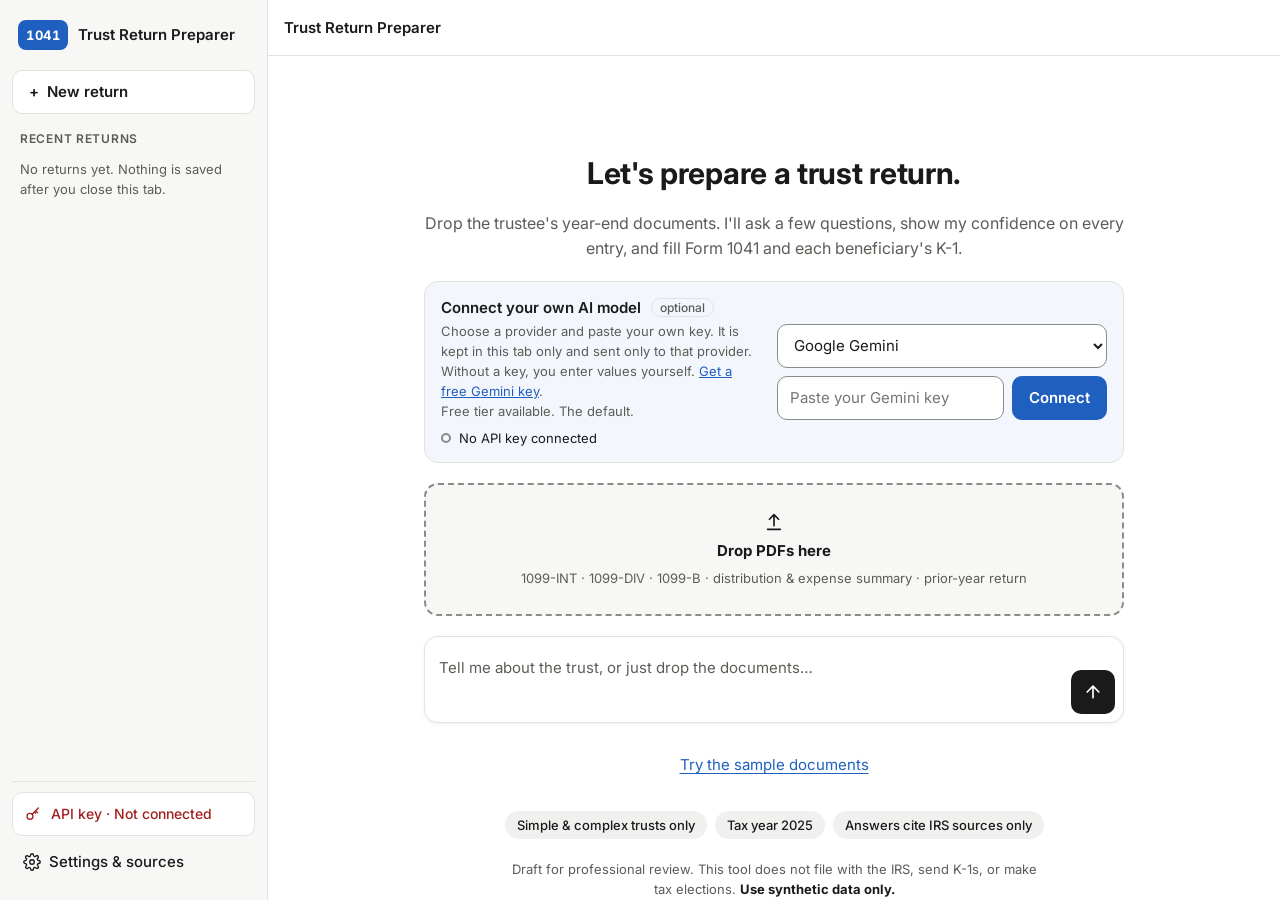
==== commit 963ac4f8: "Choose the AI provider and model: Gemini, OpenAI, Anthropic, OpenRouter - ai.js: provider adapters f" ====
--- a/index.html
+++ b/index.html
@@ -15,7 +15,7 @@
 <link rel="preconnect" href="https://fonts.googleapis.com">
 <link rel="preconnect" href="https://fonts.gstatic.com" crossorigin>
 <link href="https://fonts.googleapis.com/css2?family=Inter:wght@400;500;600;700&display=swap" rel="stylesheet">
-<link rel="stylesheet" href="styles.css?v=20261111e">
+<link rel="stylesheet" href="styles.css?v=20261118a">
 </head>
 <body>
 <a class="skip-link" href="#main">Skip to main content</a>
@@ -73,17 +73,27 @@
 
         <form class="key-card key-form" data-key-form novalidate>
           <div class="key-card-text">
-            <label class="key-card-title" for="first-key-input">Connect your own API key <span class="optional">optional</span></label>
-            <p class="fine">Kept in this tab only. Never sent anywhere except the AI provider. Without a key, you enter values yourself.
-              <a href="https://aistudio.google.com/app/apikey" target="_blank" rel="noopener noreferrer">Get a free Gemini key</a>.</p>
+            <span class="key-card-title" id="first-key-title">Connect your own AI model <span class="optional">optional</span></span>
+            <p class="fine">Choose a provider and paste your own key. It is kept in this tab only and sent only to that provider. Without a key, you enter values yourself.
+              <a href="https://aistudio.google.com/app/apikey" target="_blank" rel="noopener noreferrer" data-key-help>Get a free Gemini key</a>.</p>
+            <p class="fine" data-provider-note></p>
             <p class="key-line" data-key-line aria-live="polite">
               <span class="status-dot" data-key-dot data-state="disconnected" aria-hidden="true"></span>
               <span data-key-message>No API key connected</span>
             </p>
           </div>
-          <div class="key-row">
-            <input class="input" id="first-key-input" data-key-input type="password" autocomplete="off" spellcheck="false" placeholder="Paste API key">
-            <button type="submit" class="btn btn-primary" data-key-submit>Connect</button>
+          <div class="key-fields">
+            <label class="sr-only" for="first-provider">AI provider</label>
+            <select class="input" id="first-provider" data-provider-select aria-describedby="first-key-title"></select>
+            <div class="key-row">
+              <label class="sr-only" for="first-key-input" data-key-label>API key</label>
+              <input class="input" id="first-key-input" data-key-input type="password" autocomplete="off" spellcheck="false" placeholder="Paste API key">
+              <button type="submit" class="btn btn-primary" data-key-submit>Connect</button>
+            </div>
+            <div class="model-row" data-model-row hidden>
+              <label class="field-label" for="first-model">Model</label>
+              <select class="input" id="first-model" data-model-select></select>
+            </div>
           </div>
         </form>
 
@@ -134,7 +144,7 @@
             </label>
             <input class="sr-only" type="file" id="file-input" multiple accept=".pdf,.png,.jpg,.jpeg,application/pdf,image/png,image/jpeg">
             <label class="sr-only" for="composer-input">Message</label>
-            <textarea class="composer-input" id="composer-input" rows="1" placeholder="Type an answer or drop documents here"></textarea>
+            <textarea class="composer-input" id="composer-input" rows="1" placeholder="Ask about the IRS sources, or drop documents here"></textarea>
             <button type="submit" class="icon-btn send-btn" id="send-btn" aria-label="Send" disabled>
               <svg aria-hidden="true" width="20" height="20" viewBox="0 0 24 24" fill="none" stroke="currentColor" stroke-width="2" stroke-linecap="round" stroke-linejoin="round"><path d="M12 19V5M5 12l7-7 7 7"/></svg>
             </button>
@@ -155,11 +165,16 @@
         <h2 id="review-title">Before I generate your return</h2>
         <p class="muted">Confirm, correct or escalate every low-confidence item below. Medium items are worth a look but won't block the return.</p>
 
+        <div id="gate-blockers"></div>
+
         <h3>Low confidence</h3>
-        <div class="empty-state" id="low-list">No items yet. Low-confidence items appear here once documents are read.</div>
+        <div class="review-list" id="low-list"></div>
 
         <h3>Medium confidence <span class="optional">optional</span></h3>
-        <div class="empty-state" id="medium-list">No items yet.</div>
+        <div class="review-list" id="medium-list"></div>
+
+        <h3>For the reviewer <span class="optional">escalated</span></h3>
+        <div class="review-list" id="escalated-list"></div>
 
         <h3>How confidence is assigned</h3>
         <ul class="legend">
@@ -176,7 +191,7 @@
             <span class="progress-fill" id="gate-fill" style="width:0%"></span>
           </div>
         </div>
-        <button type="button" class="btn btn-primary" id="generate-btn" disabled>Generate Form 1041 · finish documents and trust profile first</button>
+        <button type="button" class="btn btn-primary" id="generate-btn" disabled>Generate Form 1041</button>
       </div>
     </section>
 
@@ -186,25 +201,8 @@
         <button type="button" class="btn btn-ghost back-btn" data-goto="chat">← Back to conversation</button>
         <h2 id="complete-title">Generate &amp; sign off</h2>
         <p class="draft-banner">DRAFT – for professional review</p>
-        <p class="muted">The completed forms, key lines and reviewer sign-off appear here once the return is generated.</p>
-
-        <div class="download-grid">
-          <div class="card download-card is-locked"><h3>Form 1041</h3><p class="muted">Includes Schedules B and G</p><button type="button" class="btn btn-outline" disabled>Download</button></div>
-          <div class="card download-card is-locked"><h3>Schedule K-1s</h3><p class="muted">One per beneficiary</p><button type="button" class="btn btn-outline" disabled>Download</button></div>
-          <div class="card download-card is-locked"><h3>Schedule D</h3><p class="muted">Capital gains and losses</p><button type="button" class="btn btn-outline" disabled>Download</button></div>
-          <div class="card download-card is-locked"><h3>Review log</h3><p class="muted">PDF and JSON</p><button type="button" class="btn btn-outline" disabled>Download</button></div>
-        </div>
-
-        <form class="card signoff" novalidate>
-          <h3>Reviewer sign-off</h3>
-          <label class="field-label" for="reviewer-name">Reviewer name</label>
-          <input class="input" id="reviewer-name" type="text" autocomplete="off" disabled>
-          <div class="btn-row">
-            <button type="button" class="btn btn-primary" disabled>Approve</button>
-            <button type="button" class="btn btn-outline" disabled>Return with comments</button>
-          </div>
-          <p class="fine">Available after the return is generated. The sign-off is recorded in the review log.</p>
-        </form>
+        <div id="complete-result" class="complete-result"><p class="muted">The key lines appear here once the return is generated from the review screen.</p></div>
+
       </div></div>
     </section>
   </main>
@@ -254,28 +252,34 @@
     </fieldset>
 
     <form class="setting key-form" data-key-form novalidate>
-      <h3>AI provider</h3>
-      <label class="field-label" for="settings-key-input">Google Gemini API key</label>
+      <h3>AI provider and model</h3>
+      <label class="field-label" for="settings-provider">Provider</label>
+      <select class="input" id="settings-provider" data-provider-select></select>
+      <p class="fine" data-provider-note></p>
+      <label class="field-label" for="settings-key-input" data-key-label>API key</label>
       <div class="key-row">
         <input class="input" id="settings-key-input" data-key-input type="password" autocomplete="off" spellcheck="false" placeholder="Paste your key">
         <button type="submit" class="btn btn-primary" data-key-submit>Connect</button>
       </div>
+      <p class="fine"><a href="https://aistudio.google.com/app/apikey" target="_blank" rel="noopener noreferrer" data-key-help>Get a free Gemini key</a></p>
       <p class="key-line" data-key-line aria-live="polite">
         <span class="status-dot" data-key-dot data-state="disconnected" aria-hidden="true"></span>
         <span data-key-message>No API key connected</span>
       </p>
-      <div class="model-row" id="model-row" hidden>
-        <label class="field-label" for="model-select">Model</label>
-        <select class="input" id="model-select"></select>
+      <div class="model-row" data-model-row hidden>
+        <label class="field-label" for="settings-model">Model</label>
+        <select class="input" id="settings-model" data-model-select></select>
+        <p class="fine">"Automatic" picks a fast model and switches to another if it is busy. A model you pick is always used as chosen.</p>
       </div>
       <button type="button" class="btn btn-outline" id="disconnect-btn" hidden>Disconnect and clear key</button>
-      <p class="fine">Session storage only. Sent only to the provider. SSNs and EINs are redacted from anything sent to the model.</p>
+      <p class="fine">Session storage only. Sent only to the provider you choose. SSNs and EINs are redacted from anything sent to the model.</p>
     </form>
 
     <div class="setting">
       <h3>Sources</h3>
       <p class="muted">The only authority this app uses. Explanations may cite only excerpts from these documents.</p>
       <ul class="source-list" id="source-list"></ul>
+      <p class="fine" style="margin-top:10px"><a href="tests/tests.html" target="_blank" rel="noopener">Open the rules engine tests</a> (opens in a new tab)</p>
     </div>
 
     <div class="setting">
@@ -298,12 +302,12 @@
 </dialog>
 
 <!-- Classic scripts (no modules) so the app also runs when index.html is opened from disk. -->
-<script src="rules/constants_2025.js?v=20261111e"></script>
-<script src="rules/engine.js?v=20261111e"></script>
-<script src="ai.js?v=20261111e"></script>
-<script src="extract.js?v=20261111e"></script>
-<script src="profile.js?v=20261111e"></script>
-<script src="pdf/fill.js?v=20261111e"></script>
-<script src="app.js?v=20261111e"></script>
+<script src="rules/constants_2025.js?v=20261118a"></script>
+<script src="rules/engine.js?v=20261118a"></script>
+<script src="ai.js?v=20261118a"></script>
+<script src="extract.js?v=20261118a"></script>
+<script src="profile.js?v=20261118a"></script>
+<script src="pdf/fill.js?v=20261118a"></script>
+<script src="app.js?v=20261118a"></script>
 </body>
 </html>
--- a/styles.css
+++ b/styles.css
@@ -439,7 +439,10 @@
 }
 .key-card-text { flex: 1; min-width: 0; }
 .key-card-title { display: block; font-weight: 600; margin-bottom: 2px; }
-.key-card .key-row { flex: 0 0 310px; max-width: 100%; }
+.key-card .key-fields { flex: 0 0 330px; max-width: 100%; display: flex; flex-direction: column; gap: 8px; }
+.key-card .model-row { margin: 0; }
+.key-card .model-row .field-label { margin-top: 0; }
+.key-card [data-provider-note]:empty { display: none; }
 .key-card .key-line { margin: 6px 0 0; font-size: 13px; }
 .dropzone {
   width: 100%; display: flex; flex-direction: column; align-items: center; gap: 6px;
@@ -488,9 +491,12 @@
 .gate-bar .gate .progress-fill { margin: 0; }
 .gate-bar .progress-bar { height: 6px; border: 0; }
 .download-grid { grid-template-columns: repeat(2, minmax(0, 1fr)); }
+.download-card .btn { min-height: 40px; font-size: 14px; }
+textarea.input { resize: vertical; font: inherit; }
+.complete-result .signoff { gap: 6px; }
 @media (max-width: 820px) {
   .key-card { flex-direction: column; align-items: stretch; }
-  .key-card .key-row { flex: none; }
+  .key-card .key-fields { flex: none; }
   .download-grid { grid-template-columns: minmax(0, 1fr); }
   .topbar-status { display: none; }
 }
@@ -570,6 +576,28 @@
 .flag-count { margin-left: 0; }
 @media (max-width: 820px) { .q-grid, .q-grid-inner { grid-template-columns: minmax(0, 1fr); } }
 
+/* ---------- Review gate and result ---------- */
+.review-list { width: 100%; display: flex; flex-direction: column; gap: 10px; }
+.review-list:empty::before { content: "Nothing here."; color: var(--text-muted); border: 1px dashed var(--border-strong); border-radius: 12px; padding: 14px 16px; }
+.review-card { border: 1px solid var(--border); border-left: 4px solid var(--low-fg); border-radius: 12px; padding: 14px 16px; background: var(--bg-raised); display: flex; flex-direction: column; gap: 8px; }
+.review-card.is-medium { border-left-color: var(--med-fg); }
+.review-card.is-escalated { border-left-color: var(--border-strong); }
+.review-card.is-resolved { border-left-color: var(--high-fg); }
+.review-head { display: flex; flex-wrap: wrap; justify-content: space-between; gap: 6px 16px; align-items: baseline; }
+.review-title { font-weight: 600; }
+.review-amount { font-weight: 600; font-variant-numeric: tabular-nums; }
+.review-line { font-size: 13px; color: var(--text-muted); }
+.review-state { font-size: 13px; font-weight: 600; color: var(--high-fg); }
+.review-card.is-escalated .review-state, .review-state.esc { color: var(--med-fg); }
+.review-card .btn { min-height: 40px; font-size: 14px; padding: 0 12px; }
+.blockers { width: 100%; background: var(--low-bg); color: var(--low-fg); border-radius: 12px; padding: 12px 16px; }
+.blockers ul { list-style: disc; padding-left: 20px; margin-top: 4px; }
+.complete-result { width: 100%; display: flex; flex-direction: column; gap: 14px; }
+.complete-result h3 { margin-top: 6px; }
+.complete-result ul { list-style: disc; padding-left: 22px; display: flex; flex-direction: column; gap: 4px; }
+.esc-label { display: inline-block; font-size: 12px; font-weight: 600; color: var(--med-fg); background: var(--med-bg); border-radius: 999px; padding: 4px 10px; }
+.items-table td.basis { font-size: 13px; color: var(--text-muted); }
+
 /* ---------- Rename and masking ---------- */
 .topbar-title { flex: 0 1 auto; }
 .rename-btn { width: 36px; height: 36px; color: var(--text-muted); margin-right: auto; }
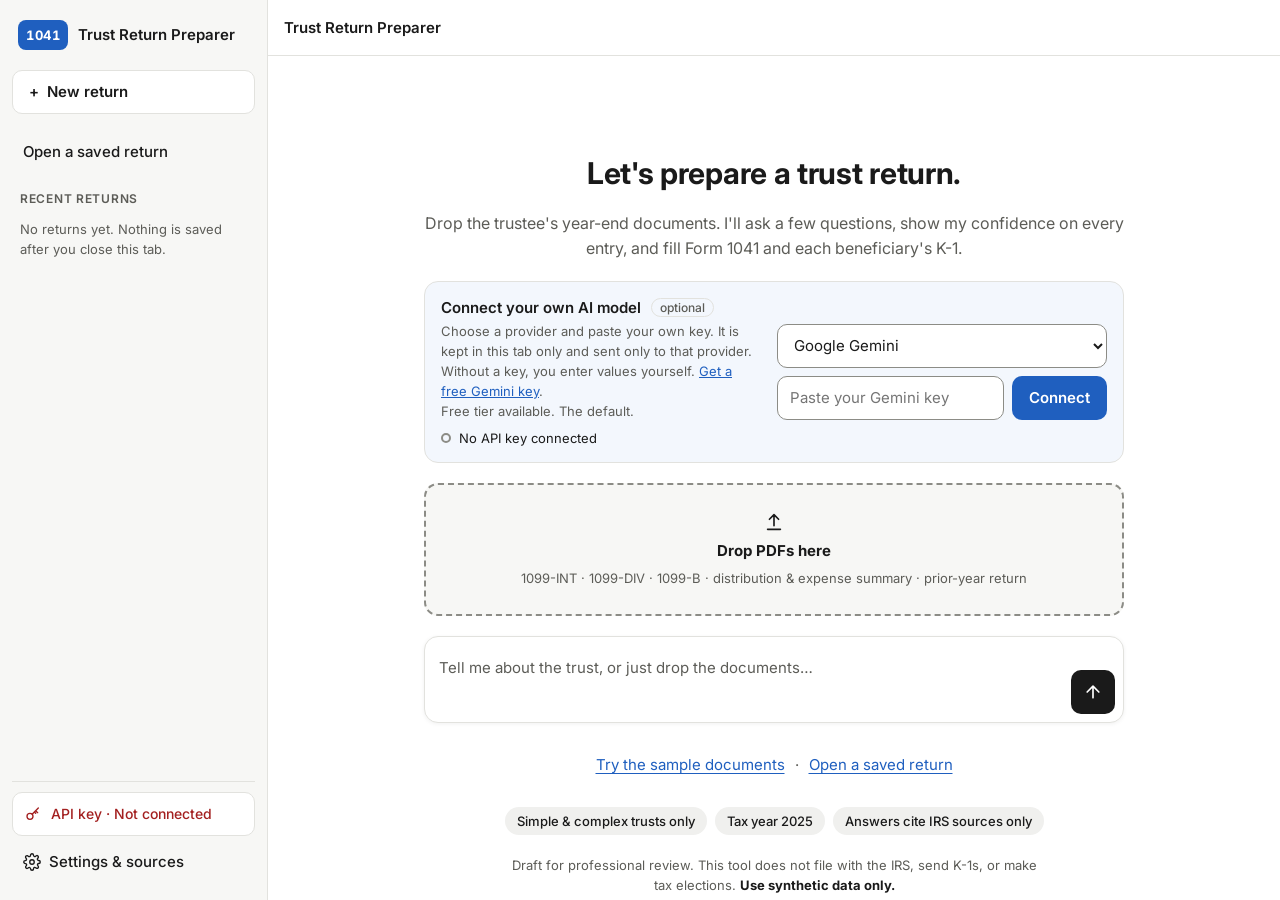
==== commit ea150cd7: "Save progress to a file and open it again, with a sensitive-data choice - Save progress (top bar) do" ====
--- a/index.html
+++ b/index.html
@@ -15,7 +15,7 @@
 <link rel="preconnect" href="https://fonts.googleapis.com">
 <link rel="preconnect" href="https://fonts.gstatic.com" crossorigin>
 <link href="https://fonts.googleapis.com/css2?family=Inter:wght@400;500;600;700&display=swap" rel="stylesheet">
-<link rel="stylesheet" href="styles.css?v=20261118a">
+<link rel="stylesheet" href="styles.css?v=20261118b">
 </head>
 <body>
 <a class="skip-link" href="#main">Skip to main content</a>
@@ -32,6 +32,8 @@
     <button type="button" class="btn btn-outline btn-block" id="new-return-btn">
       <span aria-hidden="true">+</span> New return
     </button>
+    <button type="button" class="btn btn-ghost btn-block side-link" id="load-btn">Open a saved return</button>
+    <input type="file" id="load-input" class="sr-only" accept=".json,application/json" tabindex="-1" aria-hidden="true">
 
     <nav class="return-nav" aria-label="This session's returns">
       <h2 class="side-heading">Recent returns</h2>
@@ -62,6 +64,10 @@
         <svg aria-hidden="true" width="16" height="16" viewBox="0 0 24 24" fill="none" stroke="currentColor" stroke-width="2" stroke-linecap="round" stroke-linejoin="round"><path d="M12 20h9"/><path d="M16.5 3.5a2.1 2.1 0 0 1 3 3L7 19l-4 1 1-4Z"/></svg>
       </button>
       <span class="topbar-status" id="topbar-status" hidden></span>
+      <button type="button" class="btn btn-outline btn-sm save-btn" id="save-btn" hidden>
+        <svg aria-hidden="true" width="16" height="16" viewBox="0 0 24 24" fill="none" stroke="currentColor" stroke-width="2" stroke-linecap="round" stroke-linejoin="round"><path d="M12 4v11M7 10l5 5 5-5M5 20h14"/></svg>
+        Save progress
+      </button>
       <button type="button" class="btn btn-ghost only-narrow-progress" id="open-progress-btn" aria-controls="progress" aria-expanded="false" hidden>Progress</button>
     </header>
 
@@ -114,8 +120,13 @@
         </form>
 
         <p class="sample-line">
-          <button type="button" class="link-btn" id="sample-btn">Try the sample documents</button>
+          <span class="first-links">
+            <button type="button" class="link-btn" id="sample-btn">Try the sample documents</button>
+            <span aria-hidden="true">·</span>
+            <button type="button" class="link-btn" id="first-load-btn">Open a saved return</button>
+          </span>
           <span class="fine" id="sample-msg" aria-live="polite"></span>
+          <span class="fine" id="load-msg" role="status"></span>
         </p>
 
         <ul class="tags" aria-label="Scope">
@@ -150,7 +161,7 @@
             </button>
           </div>
         </form>
-        <p class="footer-note">Synthetic data only · DRAFT – for professional review · Nothing is filed with the IRS · Nothing is saved after this tab closes</p>
+        <p class="footer-note">Synthetic data only · DRAFT – for professional review · Nothing is filed with the IRS · Nothing is kept after this tab closes unless you save progress to a file</p>
       </div>
 
       <div class="drop-overlay" id="drop-overlay" hidden aria-hidden="true">
@@ -289,6 +300,35 @@
   </div>
 </dialog>
 
+<!-- ============ Save progress ============ -->
+<dialog class="dialog" id="save-dialog" aria-labelledby="save-title">
+  <div class="dialog-head">
+    <h2 id="save-title">Save progress</h2>
+    <button type="button" class="icon-btn" data-close-dialog aria-label="Close">✕</button>
+  </div>
+  <div class="dialog-body save-body">
+    <p>This saves the return to a file on your computer, so you can open it again later with <strong>Open a saved return</strong>. Nothing is uploaded.</p>
+    <div class="notice" role="note">
+      <strong>The file can contain sensitive information.</strong>
+      It always includes the trust's and beneficiaries' names and addresses, the amounts, your answers and the review log. Anyone who opens the file can read them.
+    </div>
+    <fieldset class="setting" id="save-numbers-set">
+      <legend>SSNs and EINs</legend>
+      <label class="q-check"><input type="radio" name="save-numbers" value="remove" checked> <span><strong>Remove them</strong> (recommended). The last 4 digits are kept, and you will be asked for the full numbers when you open the file.</span></label>
+      <label class="q-check"><input type="radio" name="save-numbers" value="keep"> <span><strong>Keep them</strong> in the file, in full.</span></label>
+    </fieldset>
+    <div class="setting" id="save-docs-row">
+      <label class="q-check"><input type="checkbox" id="save-docs"> <span><strong>Include the uploaded documents.</strong> They can show identifying numbers and account details. If left out, every value read from them is kept, but their pages cannot be shown.</span></label>
+    </div>
+    <p class="mask-warning" id="save-warning" role="alert" hidden></p>
+    <p class="form-error" id="save-error" role="alert"></p>
+    <div class="btn-row">
+      <button type="button" class="btn btn-primary" id="save-confirm">Save file</button>
+      <button type="button" class="btn btn-outline" data-close-dialog>Cancel</button>
+    </div>
+  </div>
+</dialog>
+
 <!-- ============ Session log ============ -->
 <dialog class="dialog" id="log-dialog" aria-labelledby="log-title">
   <div class="dialog-head">
@@ -302,12 +342,12 @@
 </dialog>
 
 <!-- Classic scripts (no modules) so the app also runs when index.html is opened from disk. -->
-<script src="rules/constants_2025.js?v=20261118a"></script>
-<script src="rules/engine.js?v=20261118a"></script>
-<script src="ai.js?v=20261118a"></script>
-<script src="extract.js?v=20261118a"></script>
-<script src="profile.js?v=20261118a"></script>
-<script src="pdf/fill.js?v=20261118a"></script>
-<script src="app.js?v=20261118a"></script>
+<script src="rules/constants_2025.js?v=20261118b"></script>
+<script src="rules/engine.js?v=20261118b"></script>
+<script src="ai.js?v=20261118b"></script>
+<script src="extract.js?v=20261118b"></script>
+<script src="profile.js?v=20261118b"></script>
+<script src="pdf/fill.js?v=20261118b"></script>
+<script src="app.js?v=20261118b"></script>
 </body>
 </html>
--- a/styles.css
+++ b/styles.css
@@ -598,6 +598,16 @@
 .esc-label { display: inline-block; font-size: 12px; font-weight: 600; color: var(--med-fg); background: var(--med-bg); border-radius: 999px; padding: 4px 10px; }
 .items-table td.basis { font-size: 13px; color: var(--text-muted); }
 
+/* ---------- Save progress ---------- */
+.save-btn { gap: 6px; flex: none; }
+.save-body { display: flex; flex-direction: column; gap: 12px; padding-top: 14px; }
+.save-body .setting { padding: 4px 0; border: 0; }
+.save-body .q-check { align-items: flex-start; padding: 6px 0; line-height: 1.45; }
+.save-body .q-check input { margin-top: 2px; flex: none; }
+.first-links { display: inline-flex; flex-wrap: wrap; align-items: center; justify-content: center; gap: 4px 10px; color: var(--text-muted); }
+#load-msg:empty, #sample-msg:empty { display: none; }
+@media (max-width: 820px) { .save-btn { padding: 0 10px; } }
+
 /* ---------- Rename and masking ---------- */
 .topbar-title { flex: 0 1 auto; }
 .rename-btn { width: 36px; height: 36px; color: var(--text-muted); margin-right: auto; }
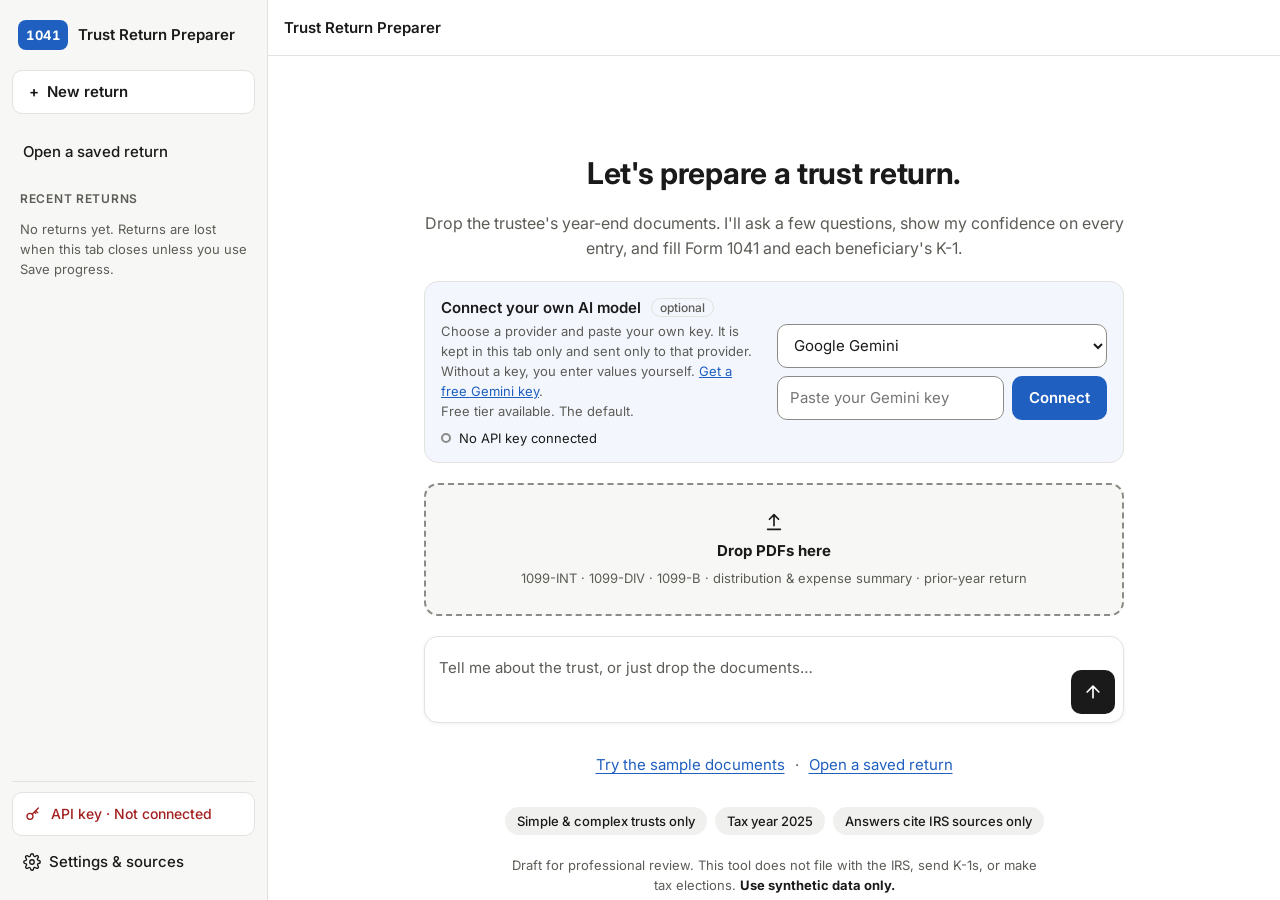
==== commit f8bf4e61: "Footer: remove the statement about what is kept after the tab closes Co-Authored-By: Claude Opus 5.5" ====
--- a/index.html
+++ b/index.html
@@ -38,7 +38,7 @@
     <nav class="return-nav" aria-label="This session's returns">
       <h2 class="side-heading">Recent returns</h2>
       <ul class="return-list" id="return-list"></ul>
-      <p class="side-empty" id="return-empty">No returns yet. Nothing is saved after you close this tab.</p>
+      <p class="side-empty" id="return-empty">No returns yet. Returns are lost when this tab closes unless you use Save progress.</p>
     </nav>
 
     <div class="side-foot">
@@ -161,7 +161,7 @@
             </button>
           </div>
         </form>
-        <p class="footer-note">Synthetic data only · DRAFT – for professional review · Nothing is filed with the IRS · Nothing is kept after this tab closes unless you save progress to a file</p>
+        <p class="footer-note">Synthetic data only · DRAFT – for professional review · Nothing is filed with the IRS</p>
       </div>
 
       <div class="drop-overlay" id="drop-overlay" hidden aria-hidden="true">
